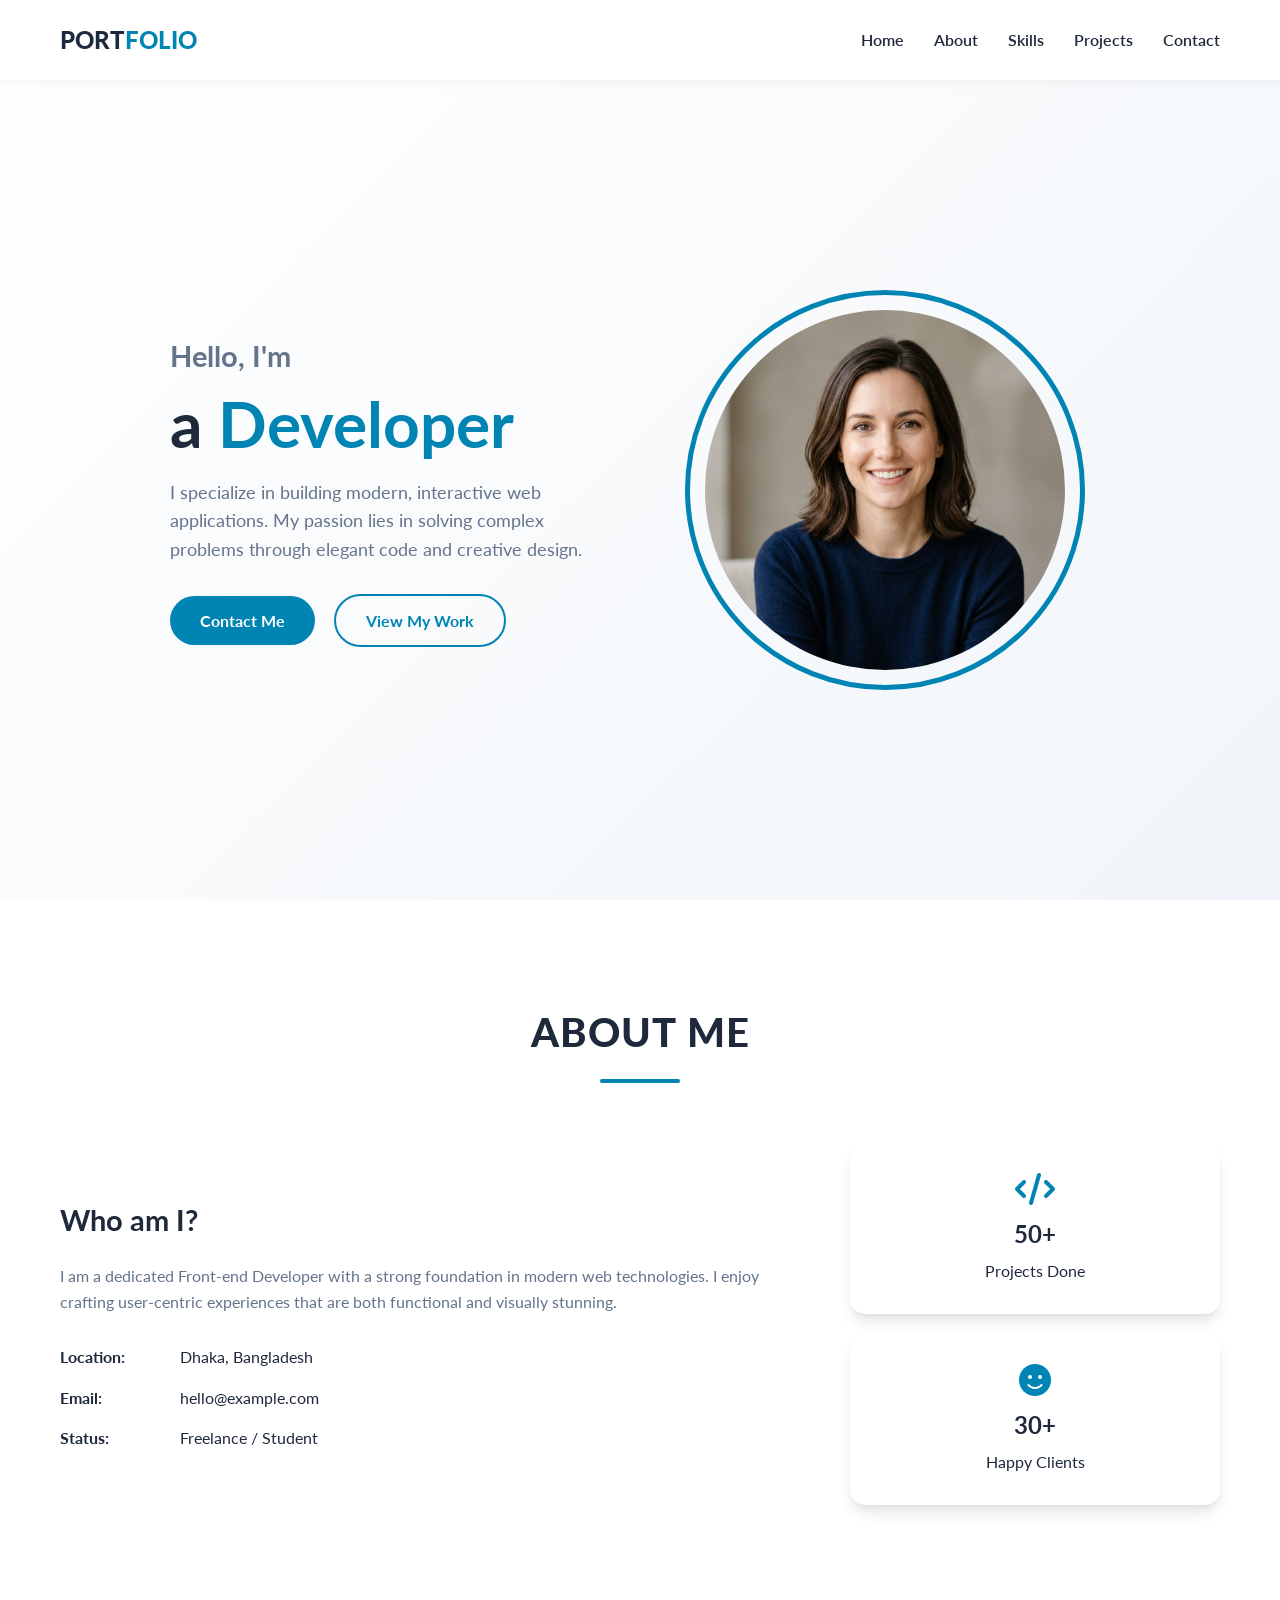
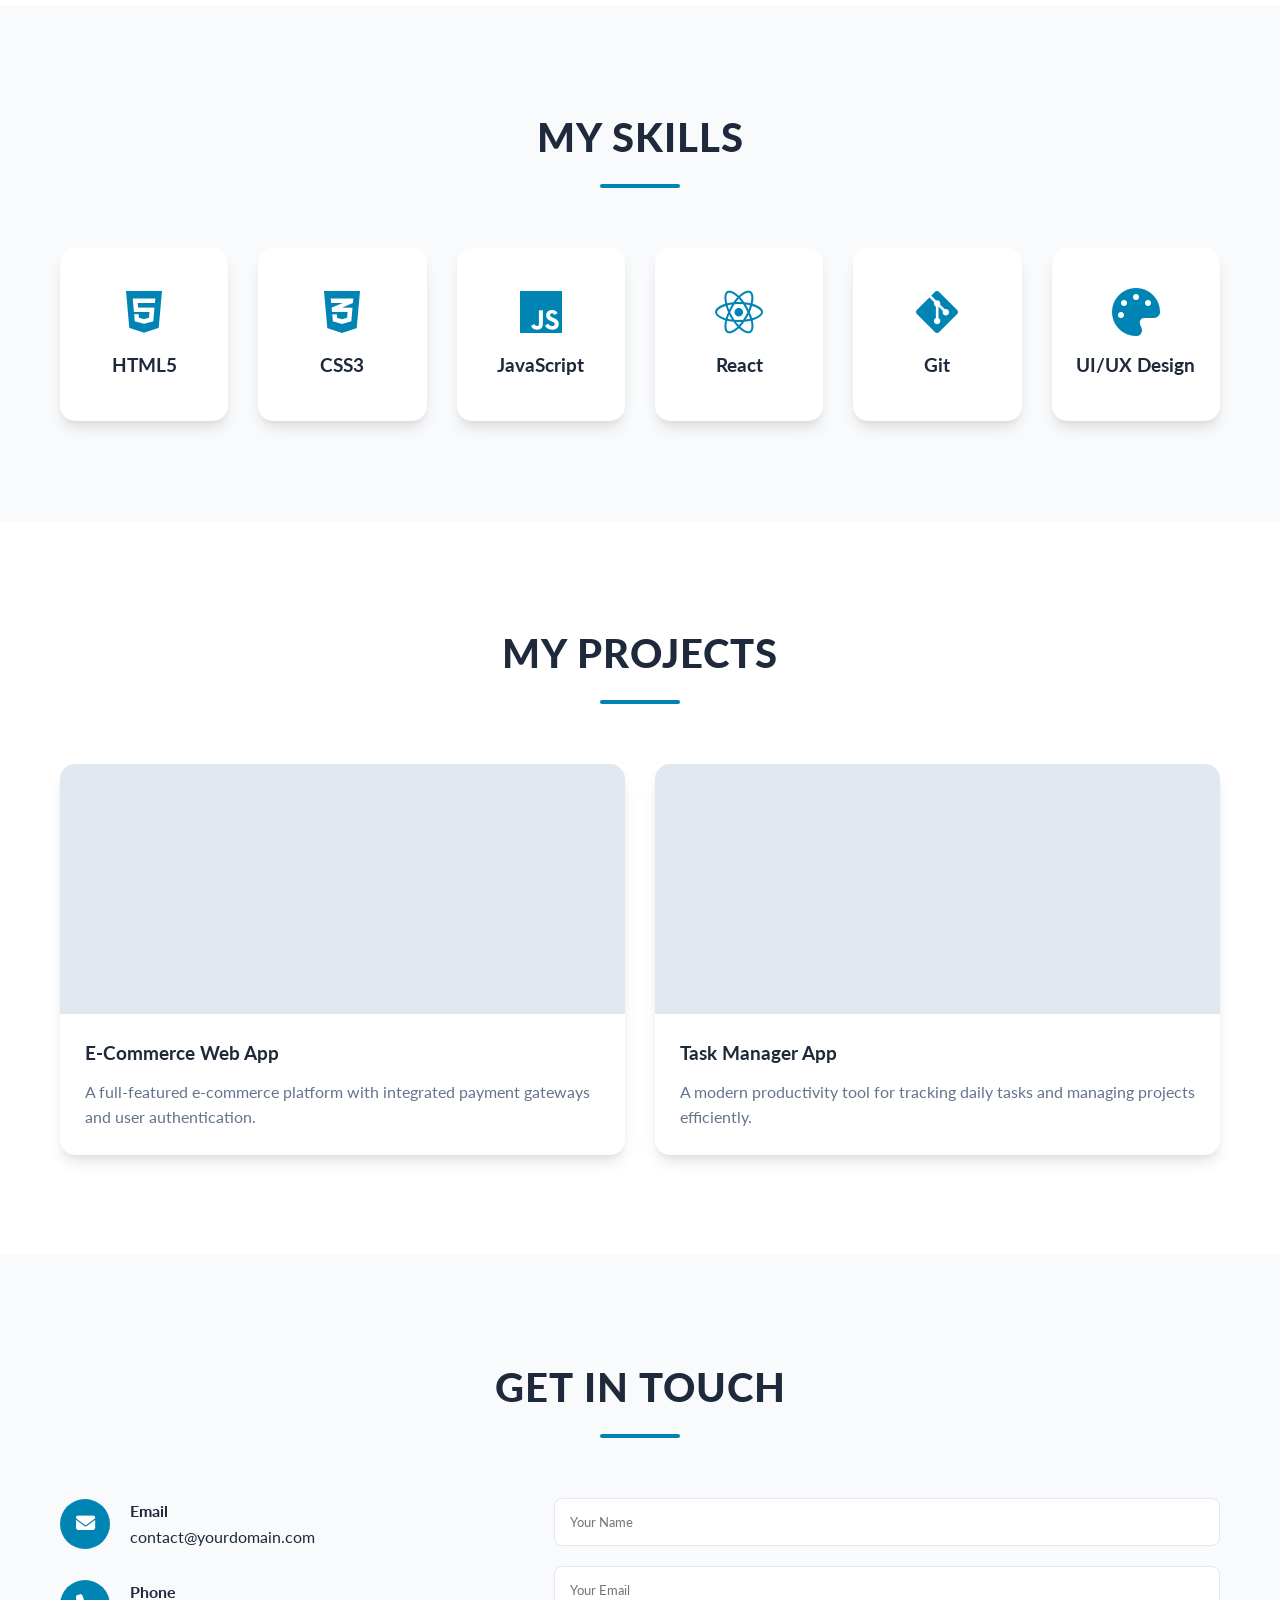
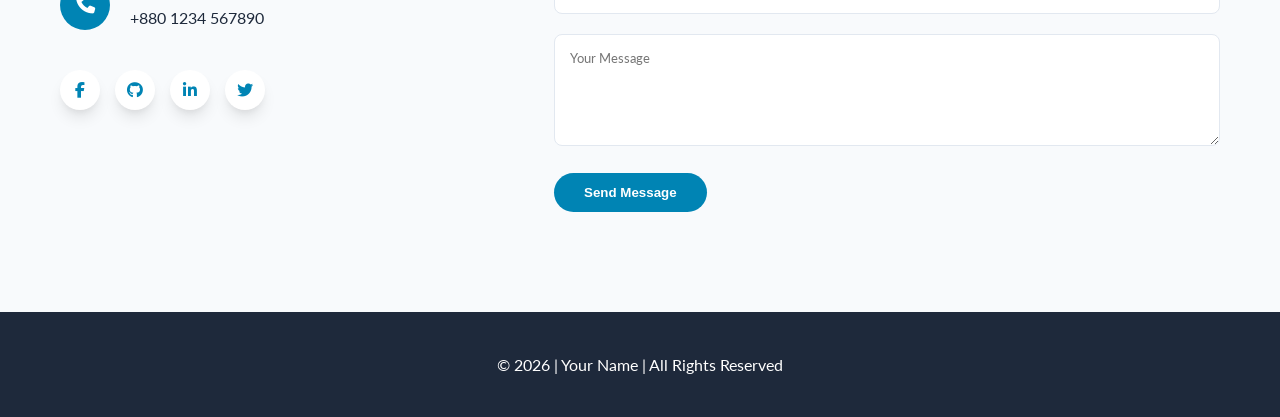
==== index.html @ 52e91bd0 "feat: initialize portfolio website with layout, styling, and scroll animations" ====
<!DOCTYPE html>
<html lang="en">
<head>
    <meta charset="UTF-8">
    <meta name="viewport" content="width=device-width, initial-scale=1.0">
    <title>Personal Portfolio | Creative Developer</title>
    <meta name="description" content="Welcome to my personal portfolio. Explore my skills, projects, and professional background.">
    
    <!-- Link to Google Fonts (Lato) -->
    <link rel="preconnect" href="https://fonts.googleapis.com">
    <link rel="preconnect" href="https://fonts.gstatic.com" crossorigin>
    <link href="https://fonts.googleapis.com/css2?family=Lato:wght@300;400;700;900&display=swap" rel="stylesheet">
    
    <!-- Font Awesome for Icons -->
    <link rel="stylesheet" href="https://cdnjs.cloudflare.com/ajax/libs/font-awesome/6.4.0/css/all.min.css">
    
    <!-- Custom Style -->
    <link rel="stylesheet" href="style.css">
</head>
<body>

    <!-- Header / Navbar -->
    <header id="header">
        <nav class="container">
            <div class="logo">PORT<span>FOLIO</span></div>
            <ul class="nav-links">
                <li><a href="#home">Home</a></li>
                <li><a href="#about">About</a></li>
                <li><a href="#skills">Skills</a></li>
                <li><a href="#projects">Projects</a></li>
                <li><a href="#contact">Contact</a></li>
            </ul>
            <div class="menu-btn">
                <i class="fas fa-bars"></i>
            </div>
        </nav>
    </header>

    <!-- Hero Section -->
    <section id="home" class="hero">
        <div class="container hero-content">
            <div class="hero-text">
                <h2 class="animate-up">Hello, I'm</h2>
                <h1 class="animate-up delay-1">a <span class="highlight">Developer</span></h1>
                <p class="animate-up delay-2">I specialize in building modern, interactive web applications. My passion lies in solving complex problems through elegant code and creative design.</p>
                <div class="hero-btns animate-up delay-3">
                    <a href="#contact" class="btn primary-btn">Contact Me</a>
                    <a href="#projects" class="btn secondary-btn">View My Work</a>
                </div>
            </div>
            <div class="hero-image animate-fade-in">
                <div class="image-wrapper">
                    <img id="avatar" src="assets/profile.png" alt="Profile Image">
                </div>
            </div>
        </div>
    </section>

    <!-- About Section -->
    <section id="about" class="about section-padding">
        <div class="container">
            <div class="section-title">
                <h2>About Me</h2>
                <div class="underline"></div>
            </div>
            <div class="about-grid">
                <div class="about-info">
                    <h3>Who am I?</h3>
                    <p>I am a dedicated Front-end Developer with a strong foundation in modern web technologies. I enjoy crafting user-centric experiences that are both functional and visually stunning.</p>
                    <div class="personal-details">
                        <div class="detail-item">
                            <span class="label">Location:</span>
                            <span class="value">Dhaka, Bangladesh</span>
                        </div>
                        <div class="detail-item">
                            <span class="label">Email:</span>
                            <span class="value">hello@example.com</span>
                        </div>
                        <div class="detail-item">
                            <span class="label">Status:</span>
                            <span class="value">Freelance / Student</span>
                        </div>
                    </div>
                </div>
                <div class="about-stats">
                    <div class="stat-card">
                        <i class="fas fa-code"></i>
                        <h4>50+</h4>
                        <p>Projects Done</p>
                    </div>
                    <div class="stat-card">
                        <i class="fas fa-smile"></i>
                        <h4>30+</h4>
                        <p>Happy Clients</p>
                    </div>
                </div>
            </div>
        </div>
    </section>

    <!-- Skills Section -->
    <section id="skills" class="skills section-padding secondary-bg">
        <div class="container">
            <div class="section-title">
                <h2>My Skills</h2>
                <div class="underline"></div>
            </div>
            <div class="skills-grid">
                <div class="skill-card">
                    <i class="fab fa-html5"></i>
                    <h3>HTML5</h3>
                </div>
                <div class="skill-card">
                    <i class="fab fa-css3-alt"></i>
                    <h3>CSS3</h3>
                </div>
                <div class="skill-card">
                    <i class="fab fa-js"></i>
                    <h3>JavaScript</h3>
                </div>
                <div class="skill-card">
                    <i class="fab fa-react"></i>
                    <h3>React</h3>
                </div>
                <div class="skill-card">
                    <i class="fab fa-git-alt"></i>
                    <h3>Git</h3>
                </div>
                <div class="skill-card">
                    <i class="fas fa-palette"></i>
                    <h3>UI/UX Design</h3>
                </div>
            </div>
        </div>
    </section>

    <!-- Projects Section -->
    <section id="projects" class="projects section-padding">
        <div class="container">
            <div class="section-title">
                <h2>My Projects</h2>
                <div class="underline"></div>
            </div>
            <div class="projects-grid">
                <!-- Project 1 -->
                <div class="project-card">
                    <div class="project-img">
                        <div class="overlay">
                            <a href="#"><i class="fas fa-link"></i></a>
                        </div>
                    </div>
                    <div class="project-info">
                        <h3>E-Commerce Web App</h3>
                        <p>A full-featured e-commerce platform with integrated payment gateways and user authentication.</p>
                    </div>
                </div>
                <!-- Project 2 -->
                <div class="project-card">
                    <div class="project-img">
                        <div class="overlay">
                            <a href="#"><i class="fas fa-link"></i></a>
                        </div>
                    </div>
                    <div class="project-info">
                        <h3>Task Manager App</h3>
                        <p>A modern productivity tool for tracking daily tasks and managing projects efficiently.</p>
                    </div>
                </div>
            </div>
        </div>
    </section>

    <!-- Contact Section -->
    <section id="contact" class="contact section-padding secondary-bg">
        <div class="container">
            <div class="section-title">
                <h2>Get In Touch</h2>
                <div class="underline"></div>
            </div>
            <div class="contact-content">
                <div class="contact-info">
                    <div class="contact-item">
                        <i class="fas fa-envelope"></i>
                        <div>
                            <h4>Email</h4>
                            <p>contact@yourdomain.com</p>
                        </div>
                    </div>
                    <div class="contact-item">
                        <i class="fas fa-phone"></i>
                        <div>
                            <h4>Phone</h4>
                            <p>+880 1234 567890</p>
                        </div>
                    </div>
                    <div class="social-links">
                        <a href="#"><i class="fab fa-facebook-f"></i></a>
                        <a href="#"><i class="fab fa-github"></i></a>
                        <a href="#"><i class="fab fa-linkedin-in"></i></a>
                        <a href="#"><i class="fab fa-twitter"></i></a>
                    </div>
                </div>
                <form class="contact-form">
                    <div class="form-group">
                        <input type="text" placeholder="Your Name" required>
                    </div>
                    <div class="form-group">
                        <input type="email" placeholder="Your Email" required>
                    </div>
                    <div class="form-group">
                        <textarea rows="5" placeholder="Your Message" required></textarea>
                    </div>
                    <button type="submit" class="btn primary-btn">Send Message</button>
                </form>
            </div>
        </div>
    </section>

    <!-- Footer -->
    <footer>
        <div class="container">
            <p>&copy; 2026 | Your Name | All Rights Reserved</p>
        </div>
    </footer>

    <script src="script.js"></script>
</body>
</html>
---- style.css ----
:root {
    --primary-color: #0084B4;
    --primary-hover: #006a8e;
    --secondary-bg: #f8fafc;
    --text-dark: #1e293b;
    --text-muted: #64748b;
    --white: #ffffff;
    --border-color: #e2e8f0;
    --shadow: 0 10px 15px -3px rgba(0, 0, 0, 0.1), 0 4px 6px -2px rgba(0, 0, 0, 0.05);
    --font-main: 'Lato', sans-serif;
}

* {
    margin: 0;
    padding: 0;
    box-sizing: border-box;
}

html {
    scroll-behavior: smooth;
}

body {
    font-family: var(--font-main);
    color: var(--text-dark);
    line-height: 1.6;
    overflow-x: hidden;
}

.container {
    max-width: 1200px;
    margin: 0 auto;
    padding: 0 20px;
}

/* Sections */
.section-padding {
    padding: 100px 0;
}

.secondary-bg {
    background-color: var(--secondary-bg);
}

.section-title {
    text-align: center;
    margin-bottom: 60px;
}

.section-title h2 {
    font-size: 2.5rem;
    font-weight: 900;
    text-transform: uppercase;
    letter-spacing: 1px;
}

.underline {
    width: 80px;
    height: 4px;
    background-color: var(--primary-color);
    margin: 15px auto 0;
    border-radius: 2px;
}

/* Buttons */
.btn {
    display: inline-block;
    padding: 12px 30px;
    border-radius: 50px;
    text-decoration: none;
    font-weight: 700;
    transition: all 0.3s ease;
    cursor: pointer;
    border: none;
}

.primary-btn {
    background-color: var(--primary-color);
    color: var(--white);
}

.primary-btn:hover {
    background-color: var(--primary-hover);
    transform: translateY(-3px);
    box-shadow: 0 5px 15px rgba(0, 132, 180, 0.4);
}

.secondary-btn {
    background-color: transparent;
    border: 2px solid var(--primary-color);
    color: var(--primary-color);
    margin-left: 15px;
}

.secondary-btn:hover {
    background-color: var(--primary-color);
    color: var(--white);
    transform: translateY(-3px);
}

/* Header */
header {
    width: 100%;
    height: 80px;
    position: fixed;
    top: 0;
    left: 0;
    z-index: 1000;
    background-color: rgba(255, 255, 255, 0.95);
    backdrop-filter: blur(10px);
    display: flex;
    align-items: center;
    box-shadow: 0 2px 10px rgba(0, 0, 0, 0.05);
}

nav {
    display: flex;
    justify-content: space-between;
    align-items: center;
    width: 100%;
}

.logo {
    font-size: 1.5rem;
    font-weight: 900;
    color: var(--text-dark);
}

.logo span {
    color: var(--primary-color);
}

.nav-links {
    display: flex;
    list-style: none;
}

.nav-links li {
    margin-left: 30px;
}

.nav-links a {
    text-decoration: none;
    color: var(--text-dark);
    font-weight: 600;
    transition: color 0.3s;
}

.nav-links a:hover {
    color: var(--primary-color);
}

.menu-btn {
    display: none;
    font-size: 1.5rem;
    cursor: pointer;
}

/* Hero Section */
.hero {
    height: 100vh;
    display: flex;
    align-items: center;
    background: linear-gradient(135deg, #ffffff 0%, #f1f5f9 100%);
    padding-top: 80px;
}

.hero-content {
    display: flex;
    justify-content: space-between;
    align-items: center;
    gap: 40px;
}

.hero-text {
    flex: 1;
}

.hero-text h2 {
    font-size: 1.8rem;
    color: var(--text-muted);
}

.hero-text h1 {
    font-size: 4rem;
    margin: 10px 0 20px;
    line-height: 1.1;
}

.hero-text .highlight {
    color: var(--primary-color);
}

.hero-text p {
    font-size: 1.1rem;
    color: var(--text-muted);
    margin-bottom: 30px;
    max-width: 500px;
}

.hero-image {
    flex: 1;
    display: flex;
    justify-content: center;
}

.image-wrapper {
    position: relative;
    width: 400px;
    height: 400px;
    border-radius: 50%;
    padding: 15px;
    border: 5px solid var(--primary-color);
    overflow: hidden;
}

.image-wrapper img {
    width: 100%;
    height: 100%;
    object-fit: cover;
    border-radius: 50%;
}

/* About Section */
.about-grid {
    display: grid;
    grid-template-columns: 2fr 1fr;
    gap: 50px;
    align-items: center;
}

.about-info h3 {
    font-size: 1.8rem;
    margin-bottom: 20px;
}

.about-info p {
    color: var(--text-muted);
    margin-bottom: 30px;
}

.personal-details {
    display: grid;
    grid-template-columns: 1fr;
    gap: 15px;
}

.detail-item {
    display: flex;
}

.label {
    font-weight: 700;
    width: 120px;
    color: var(--text-dark);
}

.about-stats {
    display: flex;
    flex-direction: column;
    gap: 20px;
}

.stat-card {
    background-color: var(--white);
    padding: 30px;
    border-radius: 15px;
    text-align: center;
    box-shadow: var(--shadow);
    transition: transform 0.3s;
}

.stat-card:hover {
    transform: translateY(-5px);
}

.stat-card i {
    font-size: 2rem;
    color: var(--primary-color);
    margin-bottom: 10px;
}

.stat-card h4 {
    font-size: 1.5rem;
    margin-bottom: 5px;
}

/* Skills Section */
.skills-grid {
    display: grid;
    grid-template-columns: repeat(auto-fit, minmax(150px, 1fr));
    gap: 30px;
}

.skill-card {
    background-color: var(--white);
    padding: 40px 20px;
    border-radius: 15px;
    text-align: center;
    box-shadow: var(--shadow);
    transition: all 0.3s ease;
}

.skill-card:hover {
    background-color: var(--primary-color);
    color: var(--white);
    transform: scale(1.05);
}

.skill-card i {
    font-size: 3rem;
    color: var(--primary-color);
    margin-bottom: 15px;
}

.skill-card:hover i {
    color: var(--white);
}

/* Projects Section */
.projects-grid {
    display: grid;
    grid-template-columns: repeat(auto-fit, minmax(350px, 1fr));
    gap: 30px;
}

.project-card {
    background-color: var(--white);
    border-radius: 15px;
    overflow: hidden;
    box-shadow: var(--shadow);
}

.project-img {
    height: 250px;
    background-color: #e2e8f0;
    position: relative;
}

.overlay {
    position: absolute;
    top: 0;
    left: 0;
    width: 100%;
    height: 100%;
    background-color: rgba(0, 132, 180, 0.8);
    display: flex;
    justify-content: center;
    align-items: center;
    opacity: 0;
    transition: opacity 0.3s;
}

.project-card:hover .overlay {
    opacity: 1;
}

.overlay a {
    color: var(--white);
    font-size: 2rem;
}

.project-info {
    padding: 25px;
}

.project-info h3 {
    margin-bottom: 10px;
}

.project-info p {
    color: var(--text-muted);
}

/* Contact Section */
.contact-content {
    display: grid;
    grid-template-columns: 1fr 1.5fr;
    gap: 50px;
}

.contact-item {
    display: flex;
    align-items: center;
    margin-bottom: 30px;
}

.contact-item i {
    width: 50px;
    height: 50px;
    background-color: var(--primary-color);
    color: var(--white);
    border-radius: 50%;
    display: flex;
    justify-content: center;
    align-items: center;
    margin-right: 20px;
    font-size: 1.2rem;
}

.social-links {
    display: flex;
    gap: 15px;
    margin-top: 40px;
}

.social-links a {
    width: 40px;
    height: 40px;
    background-color: var(--white);
    color: var(--primary-color);
    border-radius: 50%;
    display: flex;
    justify-content: center;
    align-items: center;
    text-decoration: none;
    box-shadow: var(--shadow);
    transition: all 0.3s;
}

.social-links a:hover {
    background-color: var(--primary-color);
    color: var(--white);
    transform: translateY(-3px);
}

.contact-form .form-group {
    margin-bottom: 20px;
}

.contact-form input, 
.contact-form textarea {
    width: 100%;
    padding: 15px;
    border: 1px solid var(--border-color);
    border-radius: 8px;
    font-family: inherit;
    outline: none;
    transition: border-color 0.3s;
}

.contact-form input:focus, 
.contact-form textarea:focus {
    border-color: var(--primary-color);
}

/* Footer */
footer {
    padding: 40px 0;
    text-align: center;
    background-color: var(--text-dark);
    color: var(--white);
}

/* Animations */
.animate-up {
    opacity: 0;
    transform: translateY(30px);
    transition: all 0.8s ease-out;
}

.animate-fade-in {
    opacity: 0;
    transition: opacity 1.2s ease-out;
}

.show {
    opacity: 1;
    transform: translateY(0);
}

.delay-1 { transition-delay: 0.2s; }
.delay-2 { transition-delay: 0.4s; }
.delay-3 { transition-delay: 0.6s; }

/* Responsive */
@media (max-width: 992px) {
    .hero-content {
        flex-direction: column-reverse;
        text-align: center;
    }
    
    .hero-text h1 {
        font-size: 3rem;
    }
    
    .hero-text p {
        margin: 0 auto 30px;
    }
    
    .about-grid, .contact-content {
        grid-template-columns: 1fr;
    }
    
    .about-stats {
        flex-direction: row;
        justify-content: center;
    }
}

@media (max-width: 768px) {
    .nav-links {
        display: none;
    }
    
    .menu-btn {
        display: block;
    }
    
    .hero-text h1 {
        font-size: 2.5rem;
    }
    
    .image-wrapper {
        width: 300px;
        height: 300px;
    }
    
    .section-padding {
        padding: 60px 0;
    }
}
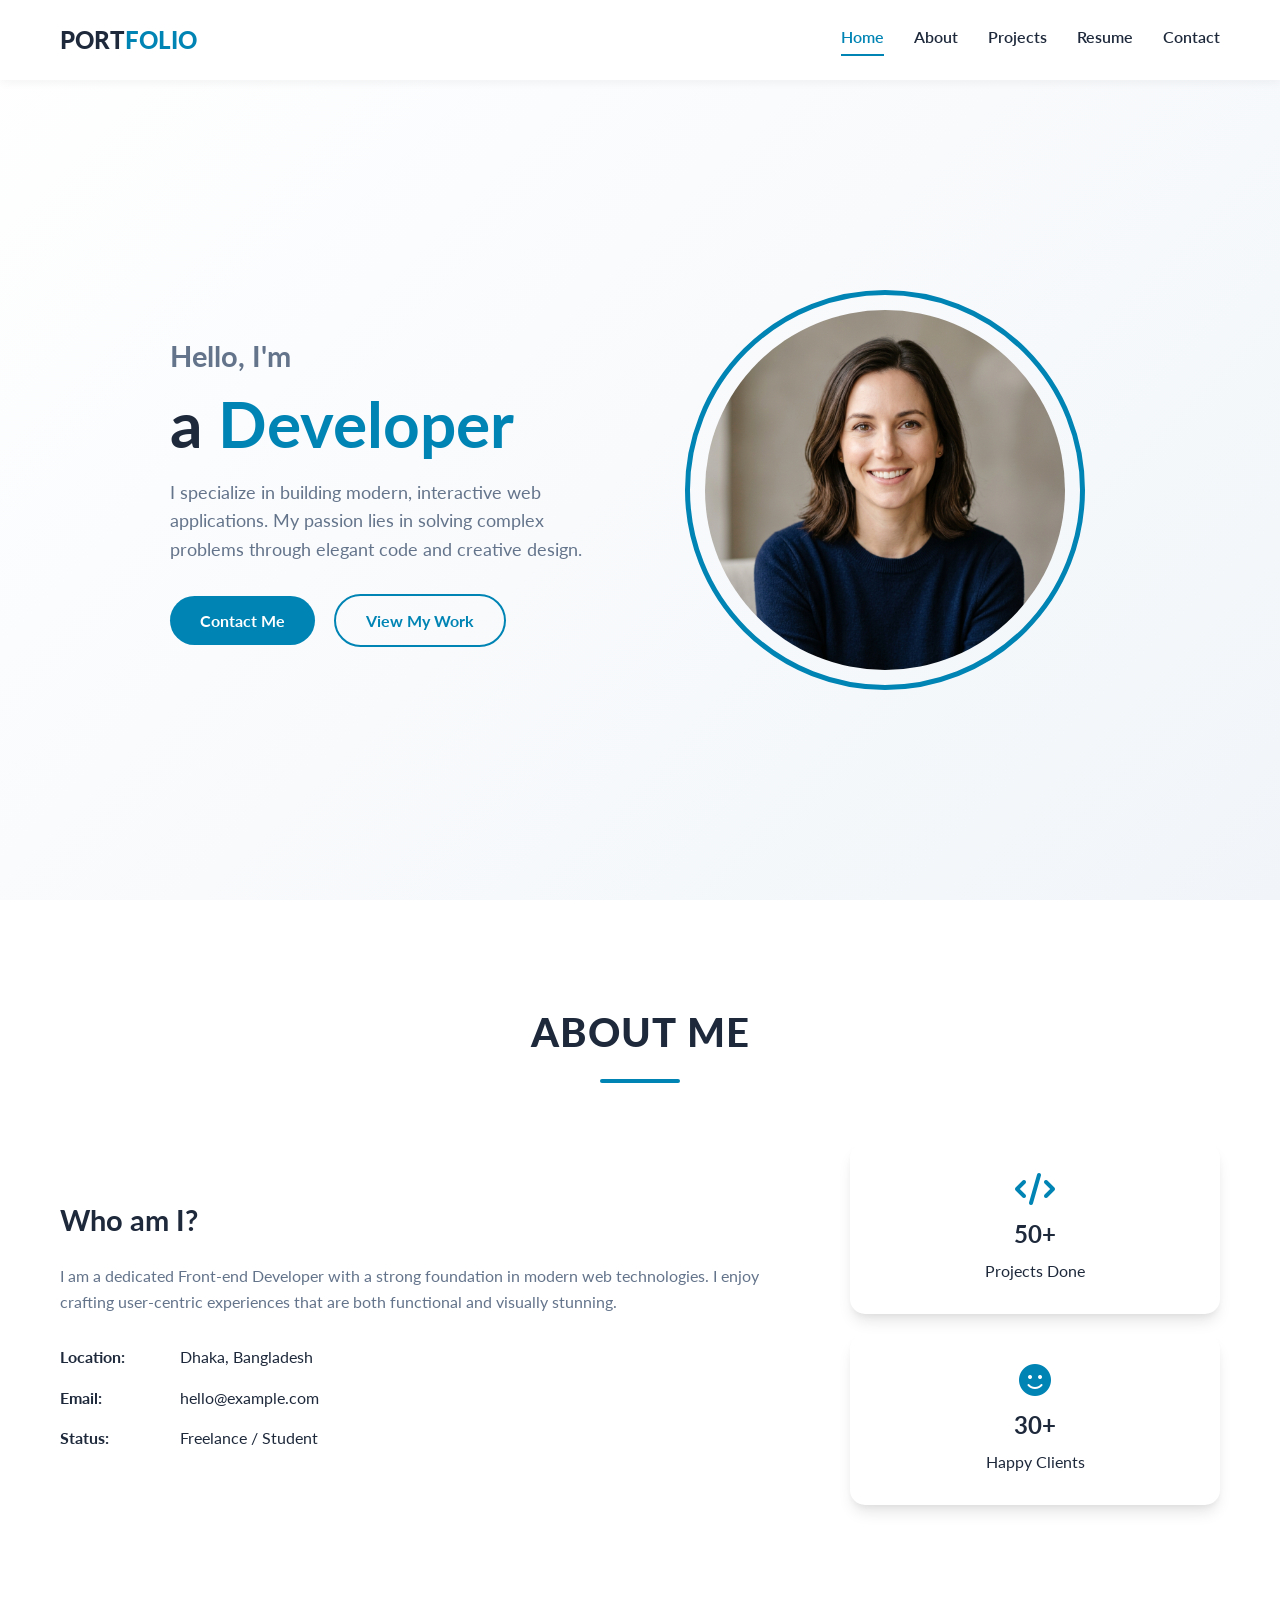
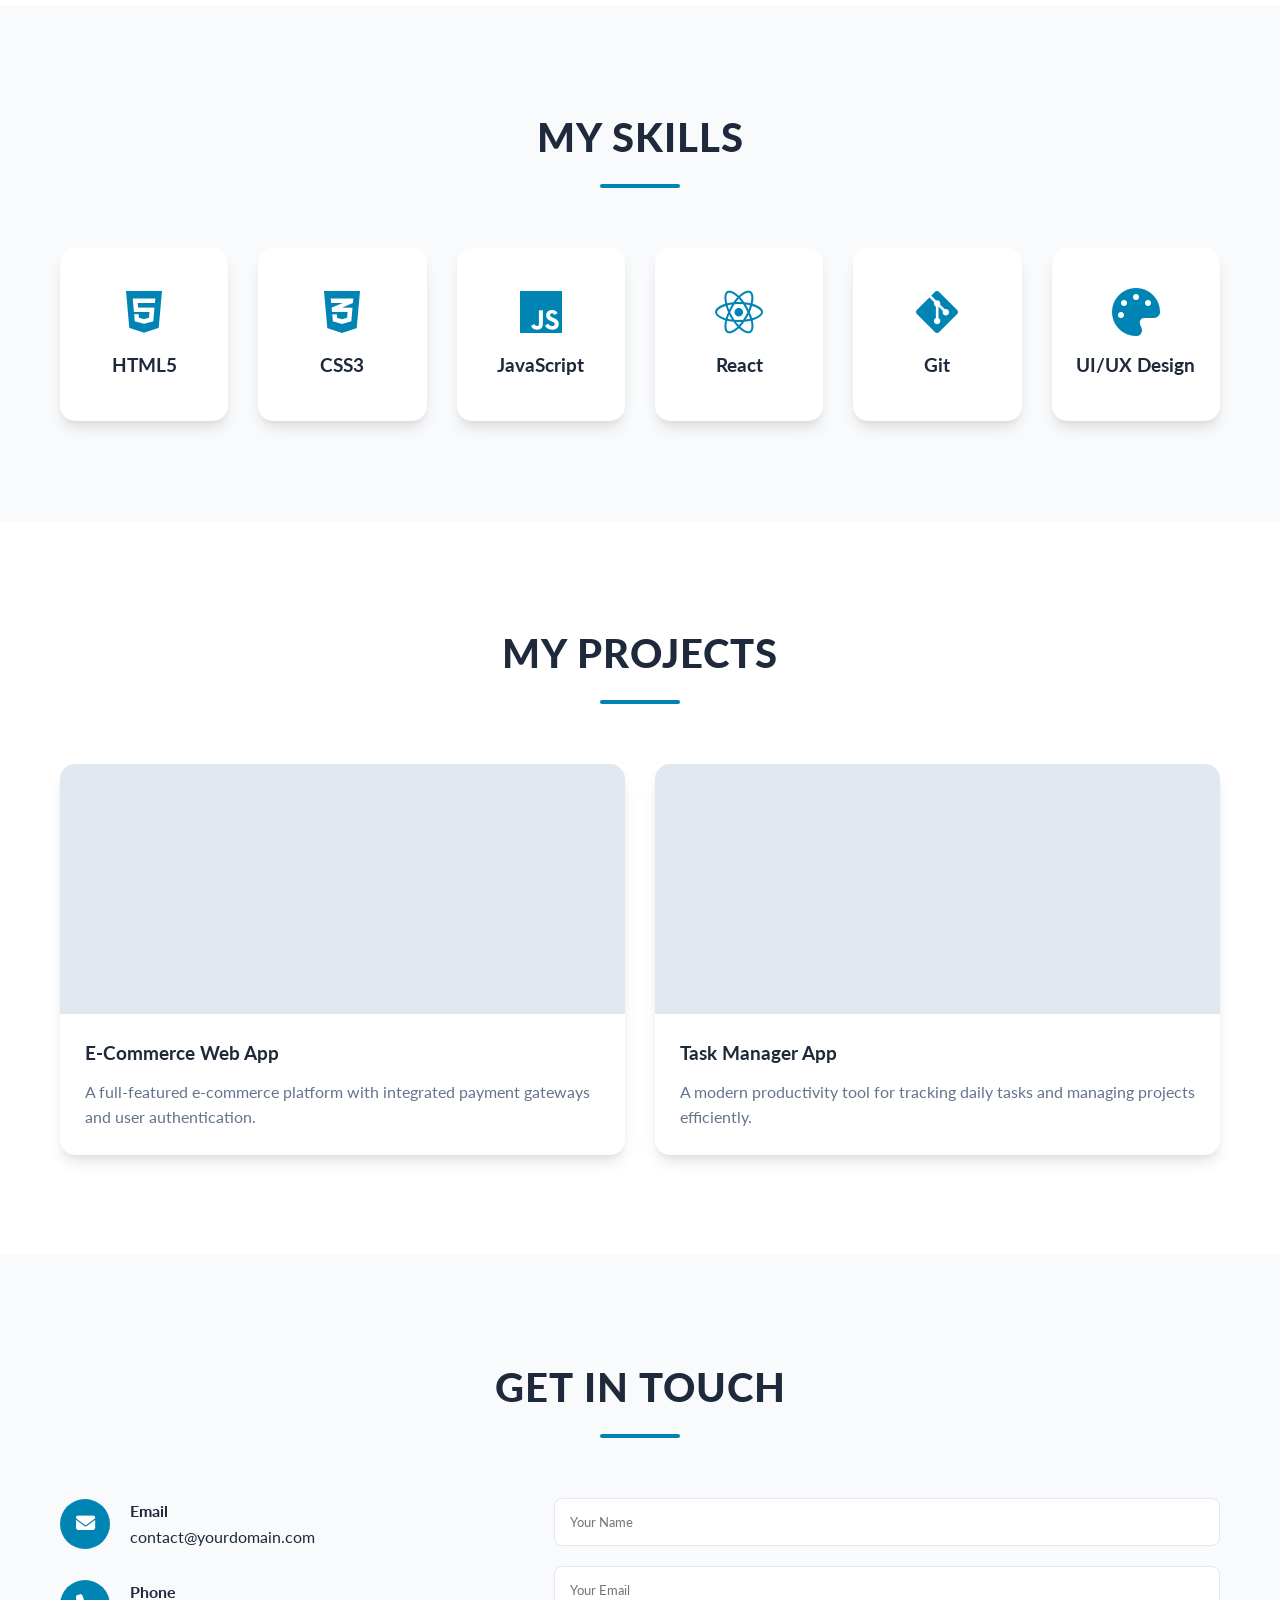
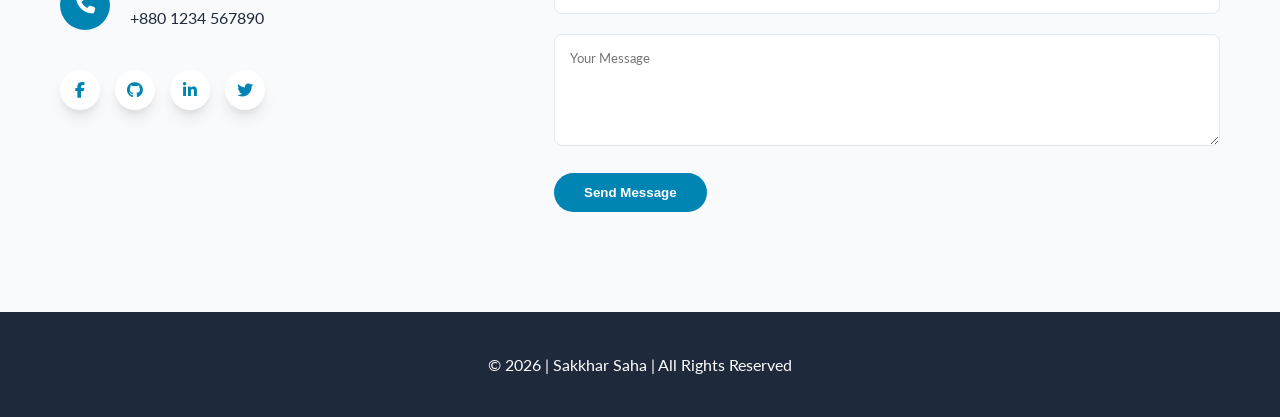
==== commit d0227c58: "feat: implement dynamic header and footer injection and add new pages for projects, resume, and abou" ====
--- a/index.html
+++ b/index.html
@@ -20,21 +20,7 @@
 <body>
 
     <!-- Header / Navbar -->
-    <header id="header">
-        <nav class="container">
-            <div class="logo">PORT<span>FOLIO</span></div>
-            <ul class="nav-links">
-                <li><a href="#home">Home</a></li>
-                <li><a href="#about">About</a></li>
-                <li><a href="#skills">Skills</a></li>
-                <li><a href="#projects">Projects</a></li>
-                <li><a href="#contact">Contact</a></li>
-            </ul>
-            <div class="menu-btn">
-                <i class="fas fa-bars"></i>
-            </div>
-        </nav>
-    </header>
+    <header id="header"></header>
 
     <!-- Hero Section -->
     <section id="home" class="hero">
@@ -217,12 +203,9 @@
     </section>
 
     <!-- Footer -->
-    <footer>
-        <div class="container">
-            <p>&copy; 2026 | Your Name | All Rights Reserved</p>
-        </div>
-    </footer>
-
+    <footer id="footer"></footer>
+
+    <script src="components.js"></script>
     <script src="script.js"></script>
 </body>
 </html>
--- a/style.css
+++ b/style.css
@@ -261,6 +261,105 @@
     gap: 20px;
 }
 
+/* Resume Page Styles */
+.resume-grid {
+    display: grid;
+    grid-template-columns: 1fr 1fr;
+    gap: 60px;
+}
+
+.column-title {
+    font-size: 1.8rem;
+    margin-bottom: 30px;
+    color: var(--text-dark);
+}
+
+.column-title i {
+    color: var(--primary-color);
+    margin-right: 10px;
+}
+
+.timeline {
+    border-left: 2px solid var(--border-color);
+    padding-left: 30px;
+    position: relative;
+}
+
+.timeline-item {
+    margin-bottom: 40px;
+    position: relative;
+}
+
+.timeline-item::before {
+    content: '';
+    position: absolute;
+    left: -41px;
+    top: 5px;
+    width: 20px;
+    height: 20px;
+    background-color: var(--white);
+    border: 3px solid var(--primary-color);
+    border-radius: 50%;
+}
+
+.timeline-item h4 {
+    font-size: 1.3rem;
+    margin-bottom: 5px;
+}
+
+.university {
+    font-weight: 700;
+    color: var(--primary-color);
+    margin-bottom: 5px;
+}
+
+.period {
+    display: inline-block;
+    padding: 2px 10px;
+    background-color: var(--secondary-bg);
+    border-radius: 4px;
+    font-size: 0.9rem;
+    margin-bottom: 10px;
+}
+
+.cert-grid {
+    display: grid;
+    grid-template-columns: repeat(auto-fit, minmax(250px, 1fr));
+    gap: 20px;
+}
+
+.cert-card {
+    background-color: var(--white);
+    padding: 30px;
+    border-radius: 12px;
+    text-align: center;
+    box-shadow: var(--shadow);
+    transition: transform 0.3s;
+}
+
+.cert-card:hover {
+    transform: translateY(-5px);
+}
+
+.cert-card i {
+    font-size: 2.5rem;
+    color: var(--primary-color);
+    margin-bottom: 15px;
+}
+
+.about-extended {
+    display: grid;
+    grid-template-columns: 1fr 1.5fr;
+    gap: 50px;
+    align-items: center;
+}
+
+@media (max-width: 992px) {
+    .resume-grid, .about-extended {
+        grid-template-columns: 1fr;
+    }
+}
+
 .stat-card {
     background-color: var(--white);
     padding: 30px;
@@ -283,6 +382,19 @@
 .stat-card h4 {
     font-size: 1.5rem;
     margin-bottom: 5px;
+}
+
+.nav-links a.active-link {
+    color: var(--primary-color);
+}
+
+.nav-links a.active-link::after {
+    content: '';
+    display: block;
+    width: 100%;
+    height: 2px;
+    background-color: var(--primary-color);
+    margin-top: 5px;
 }
 
 /* Skills Section */
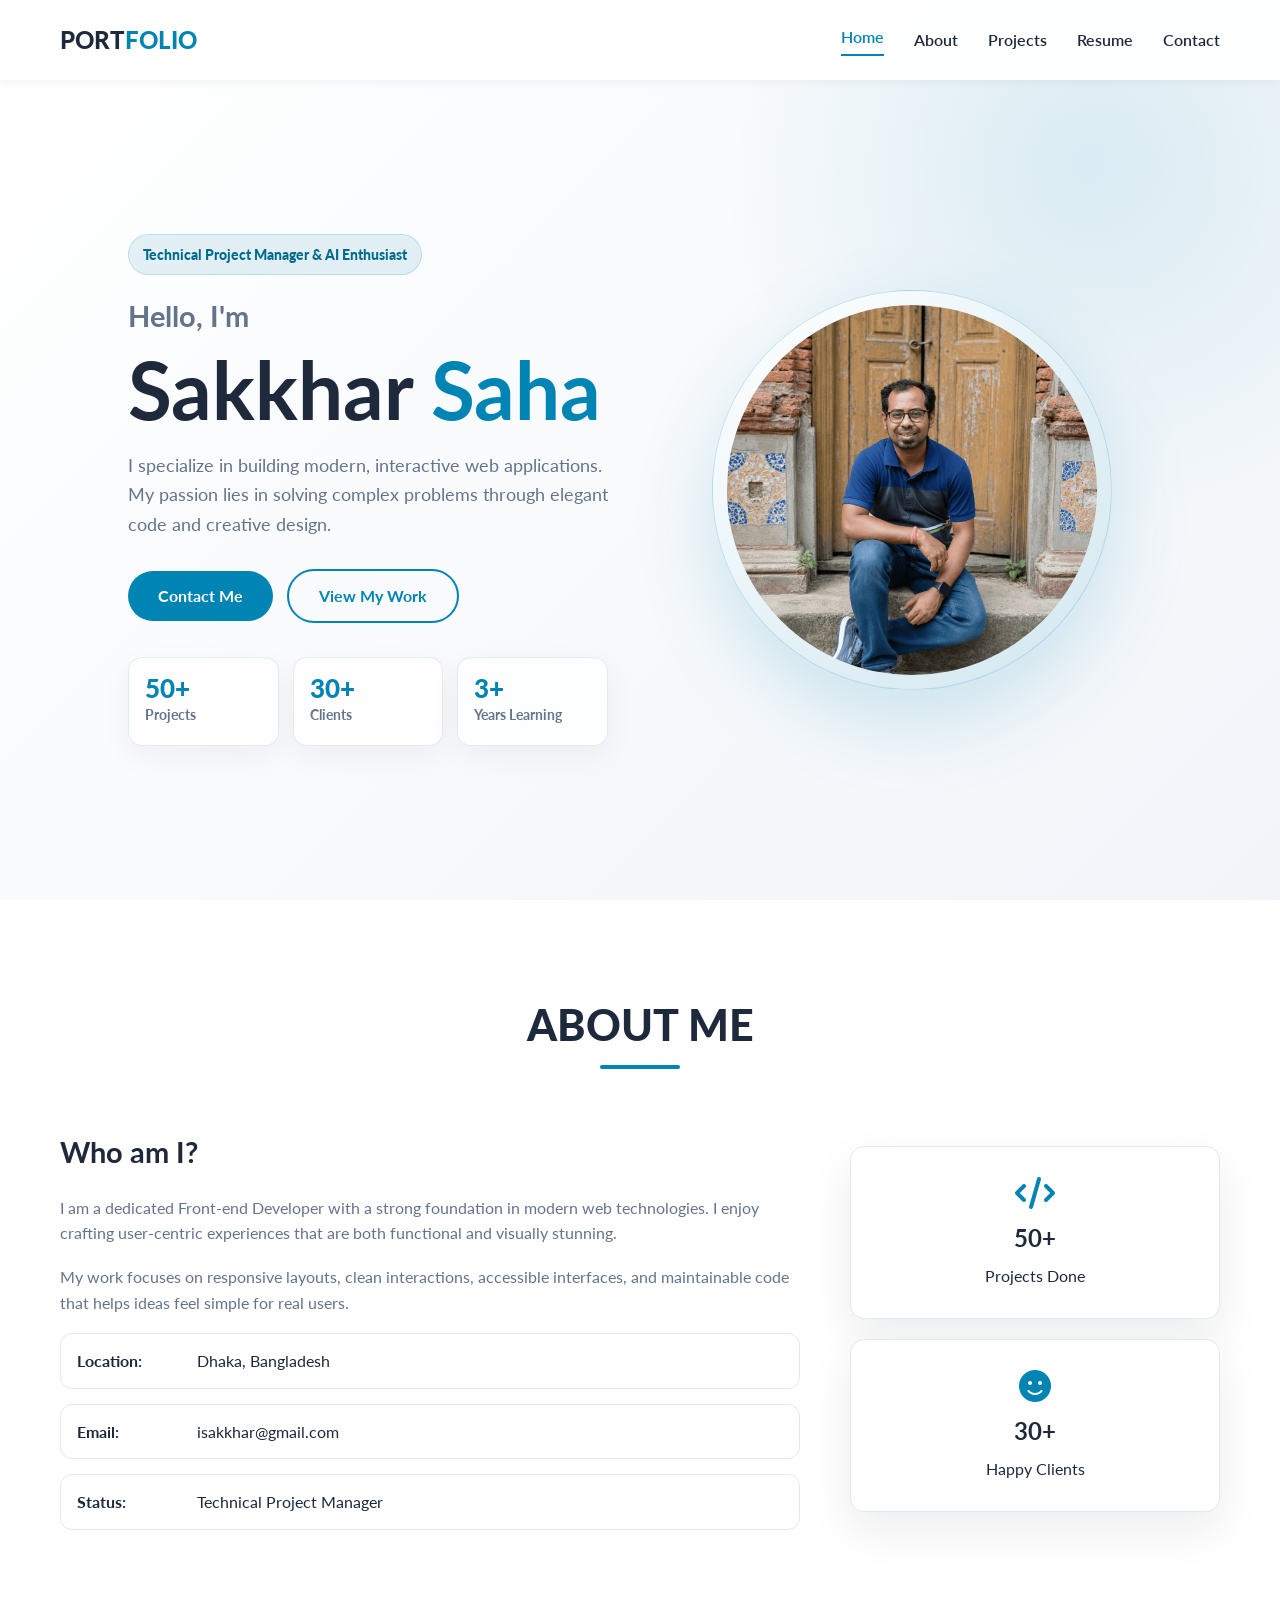
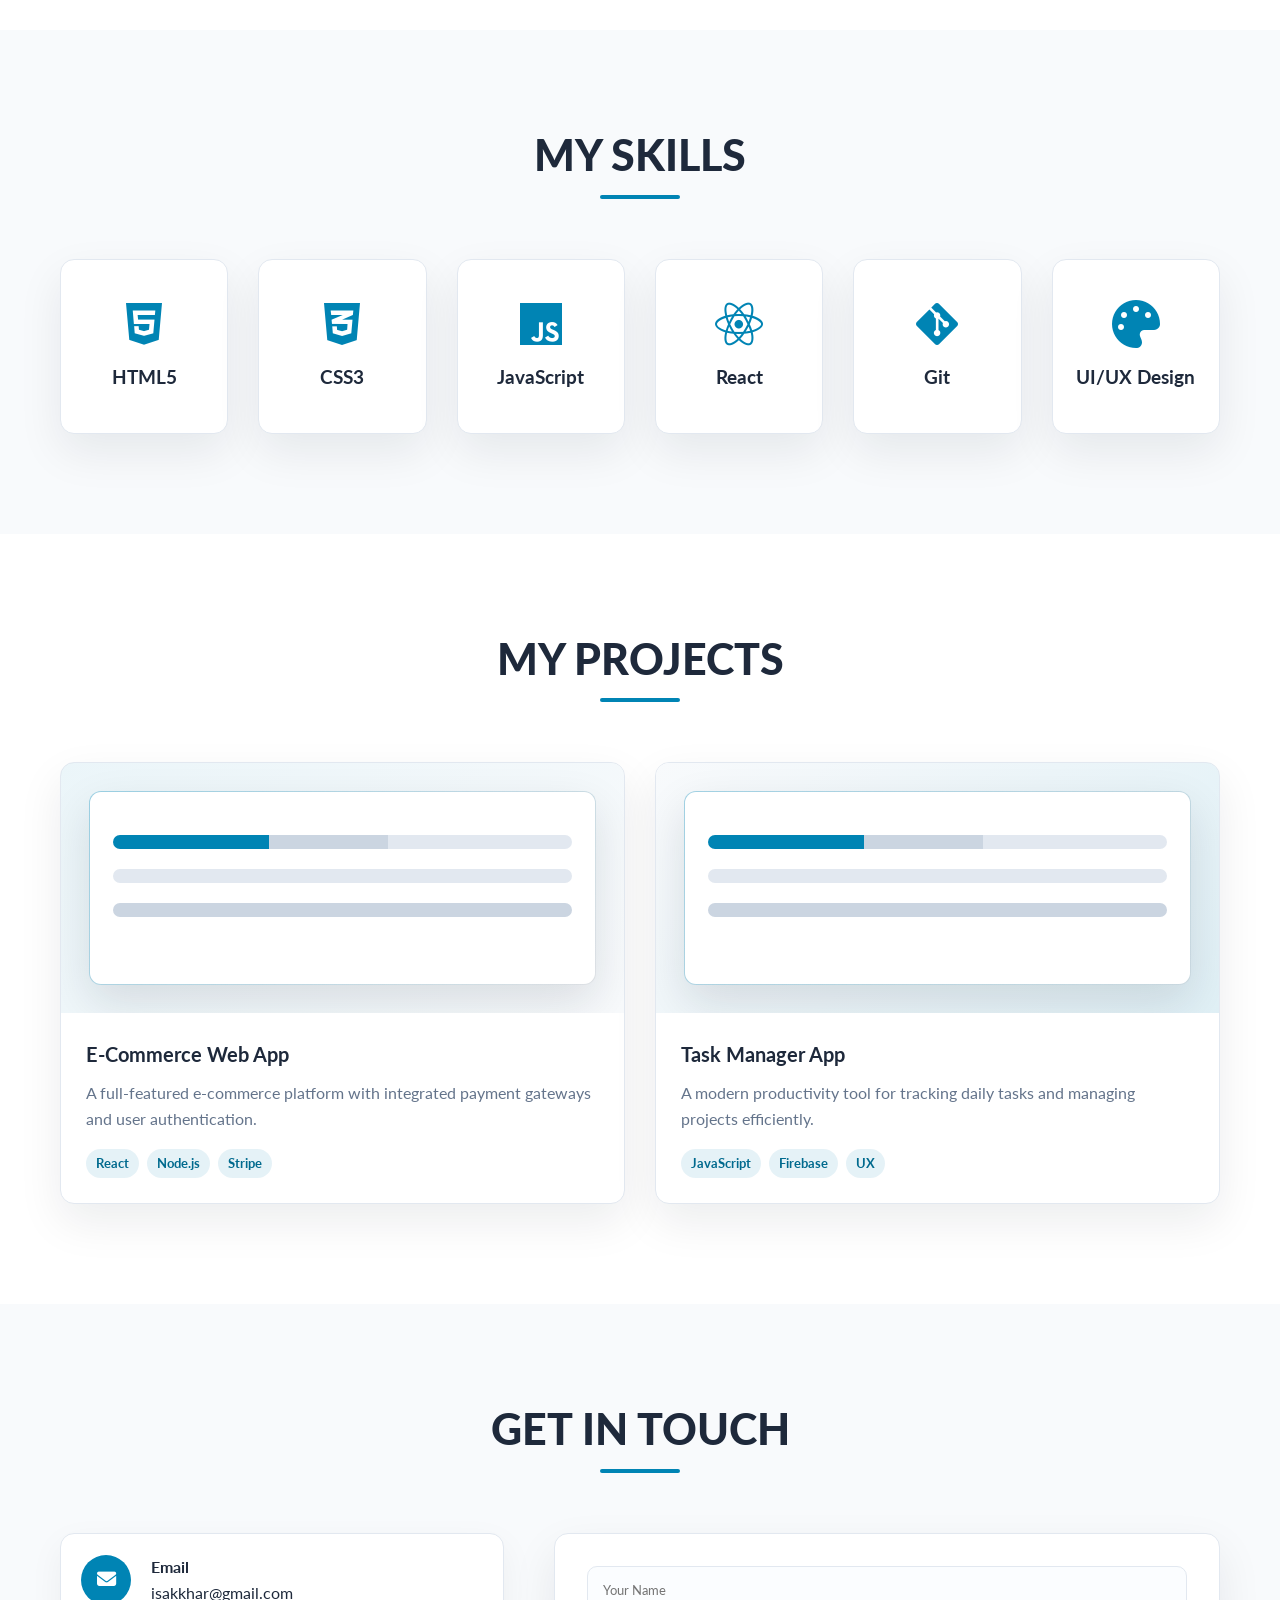
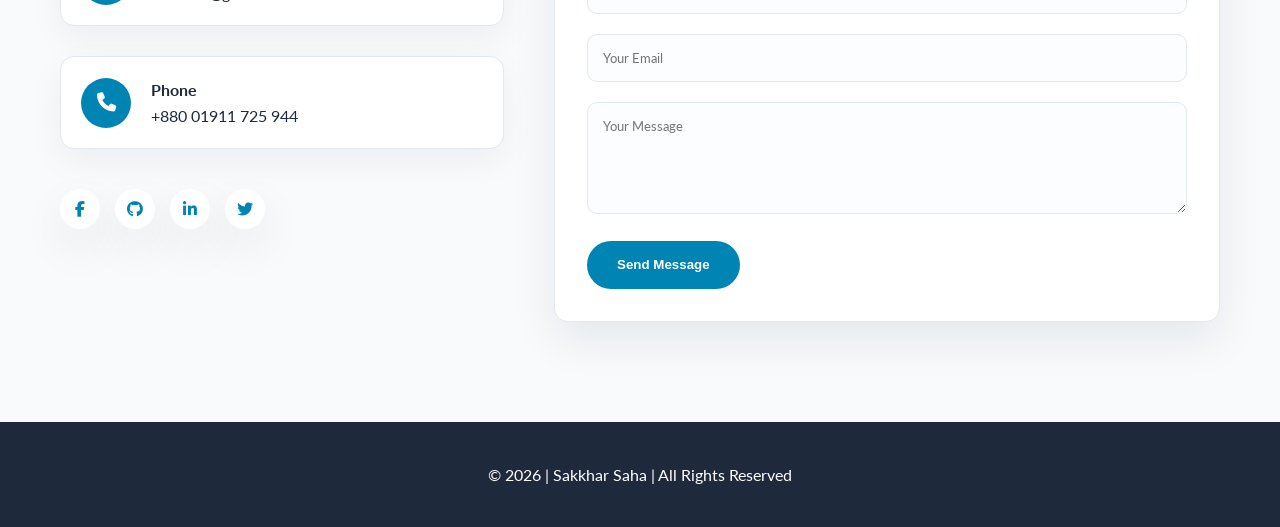
==== commit 81f4e90b: "feat: update about and index pages with new content, enhance mobile menu functionality, and improve " ====
--- a/index.html
+++ b/index.html
@@ -26,17 +26,32 @@
     <section id="home" class="hero">
         <div class="container hero-content">
             <div class="hero-text">
+                <span class="eyebrow animate-up">Technical Project Manager & AI Enthusiast</span>
                 <h2 class="animate-up">Hello, I'm</h2>
-                <h1 class="animate-up delay-1">a <span class="highlight">Developer</span></h1>
+                <h1 class="animate-up delay-1">Sakkhar <span class="highlight">Saha</span></h1>
                 <p class="animate-up delay-2">I specialize in building modern, interactive web applications. My passion lies in solving complex problems through elegant code and creative design.</p>
                 <div class="hero-btns animate-up delay-3">
                     <a href="#contact" class="btn primary-btn">Contact Me</a>
                     <a href="#projects" class="btn secondary-btn">View My Work</a>
                 </div>
+                <div class="hero-metrics animate-up delay-3" aria-label="Portfolio highlights">
+                    <div>
+                        <strong>50+</strong>
+                        <span>Projects</span>
+                    </div>
+                    <div>
+                        <strong>30+</strong>
+                        <span>Clients</span>
+                    </div>
+                    <div>
+                        <strong>3+</strong>
+                        <span>Years Learning</span>
+                    </div>
+                </div>
             </div>
             <div class="hero-image animate-fade-in">
                 <div class="image-wrapper">
-                    <img id="avatar" src="assets/profile.png" alt="Profile Image">
+                    <img id="avatar" src="assets/sakkhar.png" alt="Profile Image">
                 </div>
             </div>
         </div>
@@ -53,6 +68,7 @@
                 <div class="about-info">
                     <h3>Who am I?</h3>
                     <p>I am a dedicated Front-end Developer with a strong foundation in modern web technologies. I enjoy crafting user-centric experiences that are both functional and visually stunning.</p>
+                    <p>My work focuses on responsive layouts, clean interactions, accessible interfaces, and maintainable code that helps ideas feel simple for real users.</p>
                     <div class="personal-details">
                         <div class="detail-item">
                             <span class="label">Location:</span>
@@ -60,11 +76,11 @@
                         </div>
                         <div class="detail-item">
                             <span class="label">Email:</span>
-                            <span class="value">hello@example.com</span>
+                            <span class="value">isakkhar@gmail.com</span>
                         </div>
                         <div class="detail-item">
                             <span class="label">Status:</span>
-                            <span class="value">Freelance / Student</span>
+                            <span class="value">Technical Project Manager</span>
                         </div>
                     </div>
                 </div>
@@ -130,7 +146,7 @@
             <div class="projects-grid">
                 <!-- Project 1 -->
                 <div class="project-card">
-                    <div class="project-img">
+                    <div class="project-img project-commerce">
                         <div class="overlay">
                             <a href="#"><i class="fas fa-link"></i></a>
                         </div>
@@ -138,11 +154,16 @@
                     <div class="project-info">
                         <h3>E-Commerce Web App</h3>
                         <p>A full-featured e-commerce platform with integrated payment gateways and user authentication.</p>
+                        <div class="tags">
+                            <span>React</span>
+                            <span>Node.js</span>
+                            <span>Stripe</span>
+                        </div>
                     </div>
                 </div>
                 <!-- Project 2 -->
                 <div class="project-card">
-                    <div class="project-img">
+                    <div class="project-img project-task">
                         <div class="overlay">
                             <a href="#"><i class="fas fa-link"></i></a>
                         </div>
@@ -150,6 +171,11 @@
                     <div class="project-info">
                         <h3>Task Manager App</h3>
                         <p>A modern productivity tool for tracking daily tasks and managing projects efficiently.</p>
+                        <div class="tags">
+                            <span>JavaScript</span>
+                            <span>Firebase</span>
+                            <span>UX</span>
+                        </div>
                     </div>
                 </div>
             </div>
@@ -169,32 +195,32 @@
                         <i class="fas fa-envelope"></i>
                         <div>
                             <h4>Email</h4>
-                            <p>contact@yourdomain.com</p>
+                            <p>isakkhar@gmail.com</p>
                         </div>
                     </div>
                     <div class="contact-item">
                         <i class="fas fa-phone"></i>
                         <div>
                             <h4>Phone</h4>
-                            <p>+880 1234 567890</p>
+                            <p>+880 01911 725 944</p>
                         </div>
                     </div>
                     <div class="social-links">
-                        <a href="#"><i class="fab fa-facebook-f"></i></a>
-                        <a href="#"><i class="fab fa-github"></i></a>
-                        <a href="#"><i class="fab fa-linkedin-in"></i></a>
-                        <a href="#"><i class="fab fa-twitter"></i></a>
+                        <a href="https://www.facebook.com/isakkhar" target="_blank"><i class="fab fa-facebook-f"></i></a>
+                        <a href="https://github.com/isakkhar/" target="_blank"><i class="fab fa-github"></i></a>
+                        <a href="https://www.linkedin.com/in/isakkhar" target="_blank"><i class="fab fa-linkedin-in"></i></a>
+                        <a href="https://twitter.com/isakkhar" target="_blank"><i class="fab fa-twitter"></i></a>
                     </div>
                 </div>
                 <form class="contact-form">
                     <div class="form-group">
-                        <input type="text" placeholder="Your Name" required>
+                        <input type="text" placeholder="Your Name" aria-label="Your Name" required>
                     </div>
                     <div class="form-group">
-                        <input type="email" placeholder="Your Email" required>
+                        <input type="email" placeholder="Your Email" aria-label="Your Email" required>
                     </div>
                     <div class="form-group">
-                        <textarea rows="5" placeholder="Your Message" required></textarea>
+                        <textarea rows="5" placeholder="Your Message" aria-label="Your Message" required></textarea>
                     </div>
                     <button type="submit" class="btn primary-btn">Send Message</button>
                 </form>
--- a/style.css
+++ b/style.css
@@ -1,12 +1,15 @@
 :root {
     --primary-color: #0084B4;
     --primary-hover: #006a8e;
+    --primary-soft: rgba(0, 132, 180, 0.1);
     --secondary-bg: #f8fafc;
     --text-dark: #1e293b;
     --text-muted: #64748b;
     --white: #ffffff;
     --border-color: #e2e8f0;
-    --shadow: 0 10px 15px -3px rgba(0, 0, 0, 0.1), 0 4px 6px -2px rgba(0, 0, 0, 0.05);
+    --shadow: 0 18px 45px rgba(15, 23, 42, 0.08);
+    --shadow-hover: 0 24px 60px rgba(15, 23, 42, 0.12);
+    --radius: 14px;
     --font-main: 'Lato', sans-serif;
 }
 
@@ -25,6 +28,26 @@
     color: var(--text-dark);
     line-height: 1.6;
     overflow-x: hidden;
+    background-color: var(--white);
+}
+
+body.menu-open {
+    overflow: hidden;
+}
+
+a,
+button,
+input,
+textarea {
+    -webkit-tap-highlight-color: transparent;
+}
+
+a:focus-visible,
+button:focus-visible,
+input:focus-visible,
+textarea:focus-visible {
+    outline: 3px solid rgba(0, 132, 180, 0.25);
+    outline-offset: 3px;
 }
 
 .container {
@@ -38,6 +61,12 @@
     padding: 100px 0;
 }
 
+.about-page,
+.projects-page,
+.resume-page {
+    padding-top: 150px;
+}
+
 .secondary-bg {
     background-color: var(--secondary-bg);
 }
@@ -48,10 +77,17 @@
 }
 
 .section-title h2 {
-    font-size: 2.5rem;
+    font-size: clamp(2rem, 4vw, 2.7rem);
     font-weight: 900;
     text-transform: uppercase;
-    letter-spacing: 1px;
+    letter-spacing: 0;
+    line-height: 1.15;
+}
+
+.section-title p {
+    max-width: 620px;
+    margin: 12px auto 0;
+    color: var(--text-muted);
 }
 
 .underline {
@@ -64,7 +100,9 @@
 
 /* Buttons */
 .btn {
-    display: inline-block;
+    display: inline-flex;
+    align-items: center;
+    justify-content: center;
     padding: 12px 30px;
     border-radius: 50px;
     text-decoration: none;
@@ -72,6 +110,7 @@
     transition: all 0.3s ease;
     cursor: pointer;
     border: none;
+    min-height: 48px;
 }
 
 .primary-btn {
@@ -111,6 +150,12 @@
     display: flex;
     align-items: center;
     box-shadow: 0 2px 10px rgba(0, 0, 0, 0.05);
+    transition: height 0.3s ease, box-shadow 0.3s ease;
+}
+
+header.scrolled {
+    height: 68px;
+    box-shadow: 0 14px 35px rgba(15, 23, 42, 0.08);
 }
 
 nav {
@@ -124,6 +169,7 @@
     font-size: 1.5rem;
     font-weight: 900;
     color: var(--text-dark);
+    letter-spacing: 0;
 }
 
 .logo span {
@@ -133,6 +179,7 @@
 .nav-links {
     display: flex;
     list-style: none;
+    align-items: center;
 }
 
 .nav-links li {
@@ -144,9 +191,12 @@
     color: var(--text-dark);
     font-weight: 600;
     transition: color 0.3s;
-}
-
-.nav-links a:hover {
+    position: relative;
+    padding: 8px 0;
+}
+
+.nav-links a:hover,
+.nav-links a.active-link {
     color: var(--primary-color);
 }
 
@@ -154,37 +204,66 @@
     display: none;
     font-size: 1.5rem;
     cursor: pointer;
+    width: 44px;
+    height: 44px;
+    border: 1px solid var(--border-color);
+    border-radius: 50%;
+    background-color: var(--white);
+    color: var(--text-dark);
+    align-items: center;
+    justify-content: center;
 }
 
 /* Hero Section */
 .hero {
-    height: 100vh;
-    display: flex;
-    align-items: center;
-    background: linear-gradient(135deg, #ffffff 0%, #f1f5f9 100%);
+    min-height: 100vh;
+    display: flex;
+    align-items: center;
+    background:
+        radial-gradient(circle at 85% 18%, rgba(0, 132, 180, 0.12), transparent 28%),
+        linear-gradient(135deg, #ffffff 0%, #f1f5f9 100%);
     padding-top: 80px;
+    position: relative;
+    overflow: hidden;
 }
 
 .hero-content {
     display: flex;
     justify-content: space-between;
     align-items: center;
-    gap: 40px;
+    gap: 64px;
 }
 
 .hero-text {
     flex: 1;
+    max-width: 620px;
+}
+
+.eyebrow {
+    display: inline-flex;
+    align-items: center;
+    width: fit-content;
+    padding: 8px 14px;
+    margin-bottom: 18px;
+    border: 1px solid rgba(0, 132, 180, 0.18);
+    border-radius: 999px;
+    background-color: var(--primary-soft);
+    color: var(--primary-hover);
+    font-size: 0.9rem;
+    font-weight: 900;
 }
 
 .hero-text h2 {
     font-size: 1.8rem;
     color: var(--text-muted);
+    font-weight: 700;
 }
 
 .hero-text h1 {
-    font-size: 4rem;
+    font-size: clamp(3rem, 7vw, 5rem);
     margin: 10px 0 20px;
-    line-height: 1.1;
+    line-height: 1.02;
+    letter-spacing: 0;
 }
 
 .hero-text .highlight {
@@ -192,10 +271,51 @@
 }
 
 .hero-text p {
-    font-size: 1.1rem;
+    font-size: 1.15rem;
     color: var(--text-muted);
     margin-bottom: 30px;
-    max-width: 500px;
+    max-width: 560px;
+}
+
+.hero-btns {
+    display: flex;
+    align-items: center;
+    flex-wrap: wrap;
+    gap: 14px;
+}
+
+.hero-btns .secondary-btn {
+    margin-left: 0;
+}
+
+.hero-metrics {
+    display: grid;
+    grid-template-columns: repeat(3, minmax(0, 1fr));
+    gap: 14px;
+    max-width: 520px;
+    margin-top: 34px;
+}
+
+.hero-metrics div {
+    padding: 18px 16px;
+    border: 1px solid rgba(226, 232, 240, 0.9);
+    border-radius: var(--radius);
+    background-color: rgba(255, 255, 255, 0.78);
+    box-shadow: 0 10px 30px rgba(15, 23, 42, 0.05);
+}
+
+.hero-metrics strong {
+    display: block;
+    color: var(--primary-color);
+    font-size: 1.6rem;
+    font-weight: 900;
+    line-height: 1;
+}
+
+.hero-metrics span {
+    color: var(--text-muted);
+    font-size: 0.9rem;
+    font-weight: 700;
 }
 
 .hero-image {
@@ -206,12 +326,24 @@
 
 .image-wrapper {
     position: relative;
-    width: 400px;
-    height: 400px;
+    width: min(400px, 80vw);
+    height: min(400px, 80vw);
     border-radius: 50%;
-    padding: 15px;
-    border: 5px solid var(--primary-color);
+    padding: 14px;
+    border: 1px solid rgba(0, 132, 180, 0.2);
+    background: linear-gradient(145deg, var(--white), rgba(0, 132, 180, 0.14));
+    box-shadow: 0 30px 80px rgba(0, 132, 180, 0.18);
     overflow: hidden;
+}
+
+.image-wrapper::before {
+    content: '';
+    position: absolute;
+    inset: 28px;
+    border: 2px dashed rgba(0, 132, 180, 0.32);
+    border-radius: 50%;
+    pointer-events: none;
+    z-index: 1;
 }
 
 .image-wrapper img {
@@ -219,6 +351,8 @@
     height: 100%;
     object-fit: cover;
     border-radius: 50%;
+    position: relative;
+    z-index: 2;
 }
 
 /* About Section */
@@ -236,7 +370,7 @@
 
 .about-info p {
     color: var(--text-muted);
-    margin-bottom: 30px;
+    margin-bottom: 18px;
 }
 
 .personal-details {
@@ -247,6 +381,11 @@
 
 .detail-item {
     display: flex;
+    align-items: center;
+    padding: 14px 16px;
+    border: 1px solid var(--border-color);
+    border-radius: 12px;
+    background-color: var(--white);
 }
 
 .label {
@@ -363,14 +502,16 @@
 .stat-card {
     background-color: var(--white);
     padding: 30px;
-    border-radius: 15px;
+    border: 1px solid var(--border-color);
+    border-radius: var(--radius);
     text-align: center;
     box-shadow: var(--shadow);
-    transition: transform 0.3s;
+    transition: transform 0.3s, box-shadow 0.3s;
 }
 
 .stat-card:hover {
     transform: translateY(-5px);
+    box-shadow: var(--shadow-hover);
 }
 
 .stat-card i {
@@ -407,7 +548,8 @@
 .skill-card {
     background-color: var(--white);
     padding: 40px 20px;
-    border-radius: 15px;
+    border: 1px solid var(--border-color);
+    border-radius: var(--radius);
     text-align: center;
     box-shadow: var(--shadow);
     transition: all 0.3s ease;
@@ -416,7 +558,8 @@
 .skill-card:hover {
     background-color: var(--primary-color);
     color: var(--white);
-    transform: scale(1.05);
+    transform: translateY(-8px);
+    box-shadow: var(--shadow-hover);
 }
 
 .skill-card i {
@@ -432,21 +575,61 @@
 /* Projects Section */
 .projects-grid {
     display: grid;
-    grid-template-columns: repeat(auto-fit, minmax(350px, 1fr));
+    grid-template-columns: repeat(auto-fit, minmax(300px, 1fr));
     gap: 30px;
 }
 
 .project-card {
     background-color: var(--white);
-    border-radius: 15px;
+    border: 1px solid var(--border-color);
+    border-radius: var(--radius);
     overflow: hidden;
     box-shadow: var(--shadow);
+    transition: transform 0.3s ease, box-shadow 0.3s ease;
+}
+
+.project-card:hover {
+    transform: translateY(-8px);
+    box-shadow: var(--shadow-hover);
 }
 
 .project-img {
     height: 250px;
     background-color: #e2e8f0;
     position: relative;
+    overflow: hidden;
+}
+
+.project-img::before {
+    content: '';
+    position: absolute;
+    inset: 28px;
+    border-radius: 12px;
+    background:
+        linear-gradient(var(--white), var(--white)) padding-box,
+        linear-gradient(135deg, rgba(0, 132, 180, 0.35), rgba(30, 41, 59, 0.12)) border-box;
+    border: 1px solid transparent;
+    box-shadow: 0 18px 45px rgba(15, 23, 42, 0.12);
+}
+
+.project-img::after {
+    content: '';
+    position: absolute;
+    left: 52px;
+    right: 52px;
+    top: 72px;
+    height: 14px;
+    border-radius: 999px;
+    background: linear-gradient(90deg, var(--primary-color) 0 34%, #cbd5e1 34% 60%, #e2e8f0 60%);
+    box-shadow: 0 34px 0 #e2e8f0, 0 68px 0 #cbd5e1;
+}
+
+.project-commerce {
+    background: linear-gradient(135deg, rgba(0, 132, 180, 0.08), #f8fafc);
+}
+
+.project-task {
+    background: linear-gradient(135deg, #f8fafc, rgba(0, 132, 180, 0.12));
 }
 
 .overlay {
@@ -461,6 +644,7 @@
     align-items: center;
     opacity: 0;
     transition: opacity 0.3s;
+    z-index: 3;
 }
 
 .project-card:hover .overlay {
@@ -469,7 +653,15 @@
 
 .overlay a {
     color: var(--white);
-    font-size: 2rem;
+    font-size: 1.4rem;
+    width: 56px;
+    height: 56px;
+    border-radius: 50%;
+    background-color: rgba(255, 255, 255, 0.18);
+    display: inline-flex;
+    align-items: center;
+    justify-content: center;
+    text-decoration: none;
 }
 
 .project-info {
@@ -478,10 +670,30 @@
 
 .project-info h3 {
     margin-bottom: 10px;
+    font-size: 1.25rem;
 }
 
 .project-info p {
     color: var(--text-muted);
+}
+
+.tags {
+    display: flex;
+    flex-wrap: wrap;
+    gap: 8px;
+    margin-top: 18px;
+}
+
+.tags span {
+    display: inline-flex;
+    align-items: center;
+    min-height: 28px;
+    padding: 4px 10px;
+    border-radius: 999px;
+    background-color: var(--primary-soft);
+    color: var(--primary-hover);
+    font-size: 0.82rem;
+    font-weight: 700;
 }
 
 /* Contact Section */
@@ -489,12 +701,18 @@
     display: grid;
     grid-template-columns: 1fr 1.5fr;
     gap: 50px;
+    align-items: start;
 }
 
 .contact-item {
     display: flex;
     align-items: center;
     margin-bottom: 30px;
+    padding: 20px;
+    border: 1px solid var(--border-color);
+    border-radius: var(--radius);
+    background-color: var(--white);
+    box-shadow: 0 12px 35px rgba(15, 23, 42, 0.05);
 }
 
 .contact-item i {
@@ -540,20 +758,32 @@
     margin-bottom: 20px;
 }
 
+.contact-form {
+    padding: 32px;
+    border: 1px solid var(--border-color);
+    border-radius: var(--radius);
+    background-color: var(--white);
+    box-shadow: var(--shadow);
+}
+
 .contact-form input, 
 .contact-form textarea {
     width: 100%;
     padding: 15px;
     border: 1px solid var(--border-color);
-    border-radius: 8px;
+    border-radius: 10px;
     font-family: inherit;
     outline: none;
-    transition: border-color 0.3s;
+    transition: border-color 0.3s, box-shadow 0.3s;
+    color: var(--text-dark);
+    background-color: #fbfdff;
 }
 
 .contact-form input:focus, 
 .contact-form textarea:focus {
     border-color: var(--primary-color);
+    box-shadow: 0 0 0 4px rgba(0, 132, 180, 0.1);
+    background-color: var(--white);
 }
 
 /* Footer */
@@ -590,6 +820,7 @@
     .hero-content {
         flex-direction: column-reverse;
         text-align: center;
+        gap: 38px;
     }
     
     .hero-text h1 {
@@ -598,6 +829,13 @@
     
     .hero-text p {
         margin: 0 auto 30px;
+    }
+
+    .hero-btns,
+    .hero-metrics {
+        justify-content: center;
+        margin-left: auto;
+        margin-right: auto;
     }
     
     .about-grid, .contact-content {
@@ -611,12 +849,58 @@
 }
 
 @media (max-width: 768px) {
+    header {
+        height: 72px;
+    }
+
     .nav-links {
-        display: none;
+        position: fixed;
+        top: 72px;
+        left: 20px;
+        right: 20px;
+        display: flex;
+        flex-direction: column;
+        gap: 4px;
+        padding: 18px;
+        border: 1px solid var(--border-color);
+        border-radius: var(--radius);
+        background-color: rgba(255, 255, 255, 0.98);
+        box-shadow: var(--shadow-hover);
+        opacity: 0;
+        visibility: hidden;
+        transform: translateY(-12px);
+        transition: opacity 0.25s ease, transform 0.25s ease, visibility 0.25s ease;
+    }
+
+    .nav-links.open {
+        opacity: 1;
+        visibility: visible;
+        transform: translateY(0);
+    }
+
+    .nav-links li {
+        width: 100%;
+        margin-left: 0;
+    }
+
+    .nav-links a {
+        display: block;
+        padding: 12px 10px;
+        border-radius: 10px;
+    }
+
+    .nav-links a:hover,
+    .nav-links a.active-link {
+        background-color: var(--primary-soft);
     }
     
     .menu-btn {
-        display: block;
+        display: inline-flex;
+    }
+
+    .hero {
+        min-height: auto;
+        padding: 120px 0 70px;
     }
     
     .hero-text h1 {
@@ -631,4 +915,47 @@
     .section-padding {
         padding: 60px 0;
     }
-}
+
+    .about-page,
+    .projects-page,
+    .resume-page {
+        padding-top: 120px;
+    }
+
+    .hero-metrics {
+        grid-template-columns: 1fr;
+    }
+
+    .about-stats {
+        flex-direction: column;
+    }
+
+    .contact-form {
+        padding: 24px;
+    }
+}
+
+@media (max-width: 520px) {
+    .container {
+        padding: 0 16px;
+    }
+
+    .hero-btns .btn {
+        width: 100%;
+    }
+
+    .secondary-btn {
+        margin-left: 0;
+    }
+
+    .projects-grid,
+    .skills-grid {
+        grid-template-columns: 1fr;
+    }
+
+    .detail-item {
+        align-items: flex-start;
+        flex-direction: column;
+        gap: 4px;
+    }
+}
